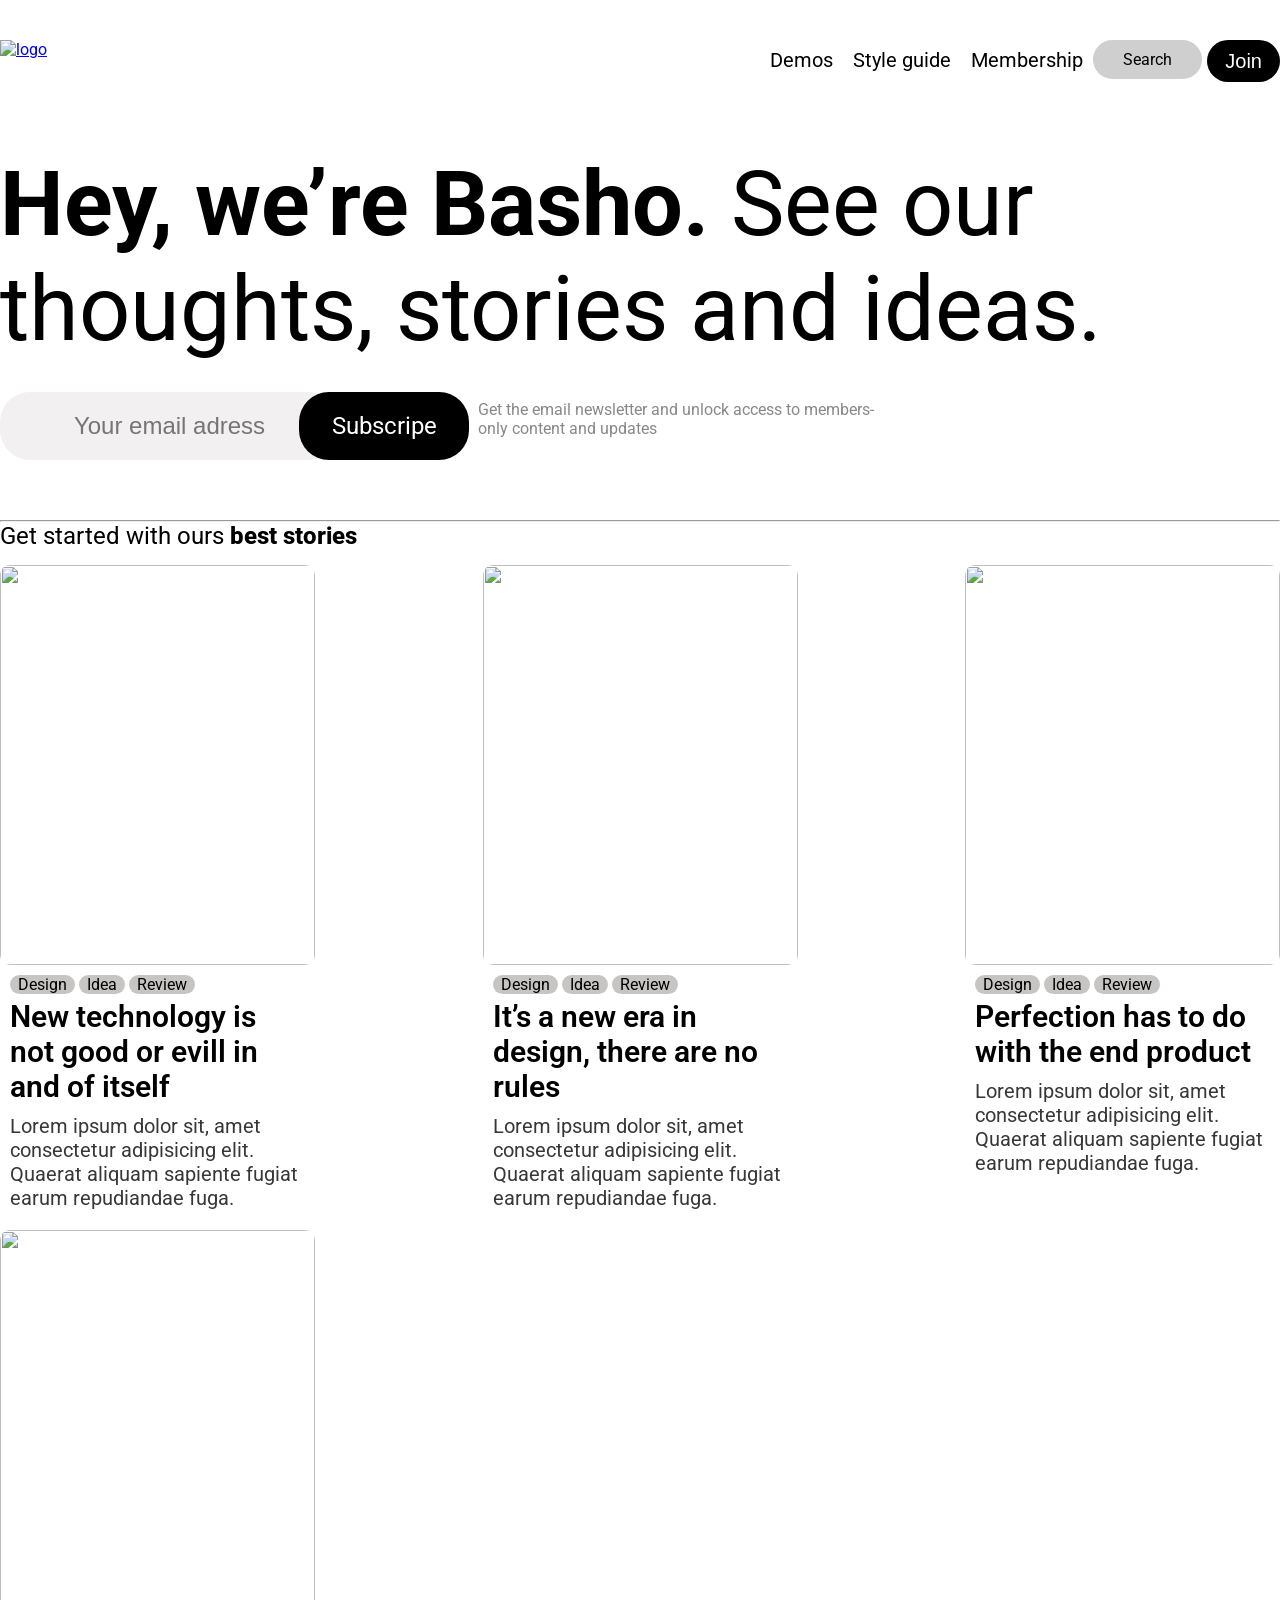
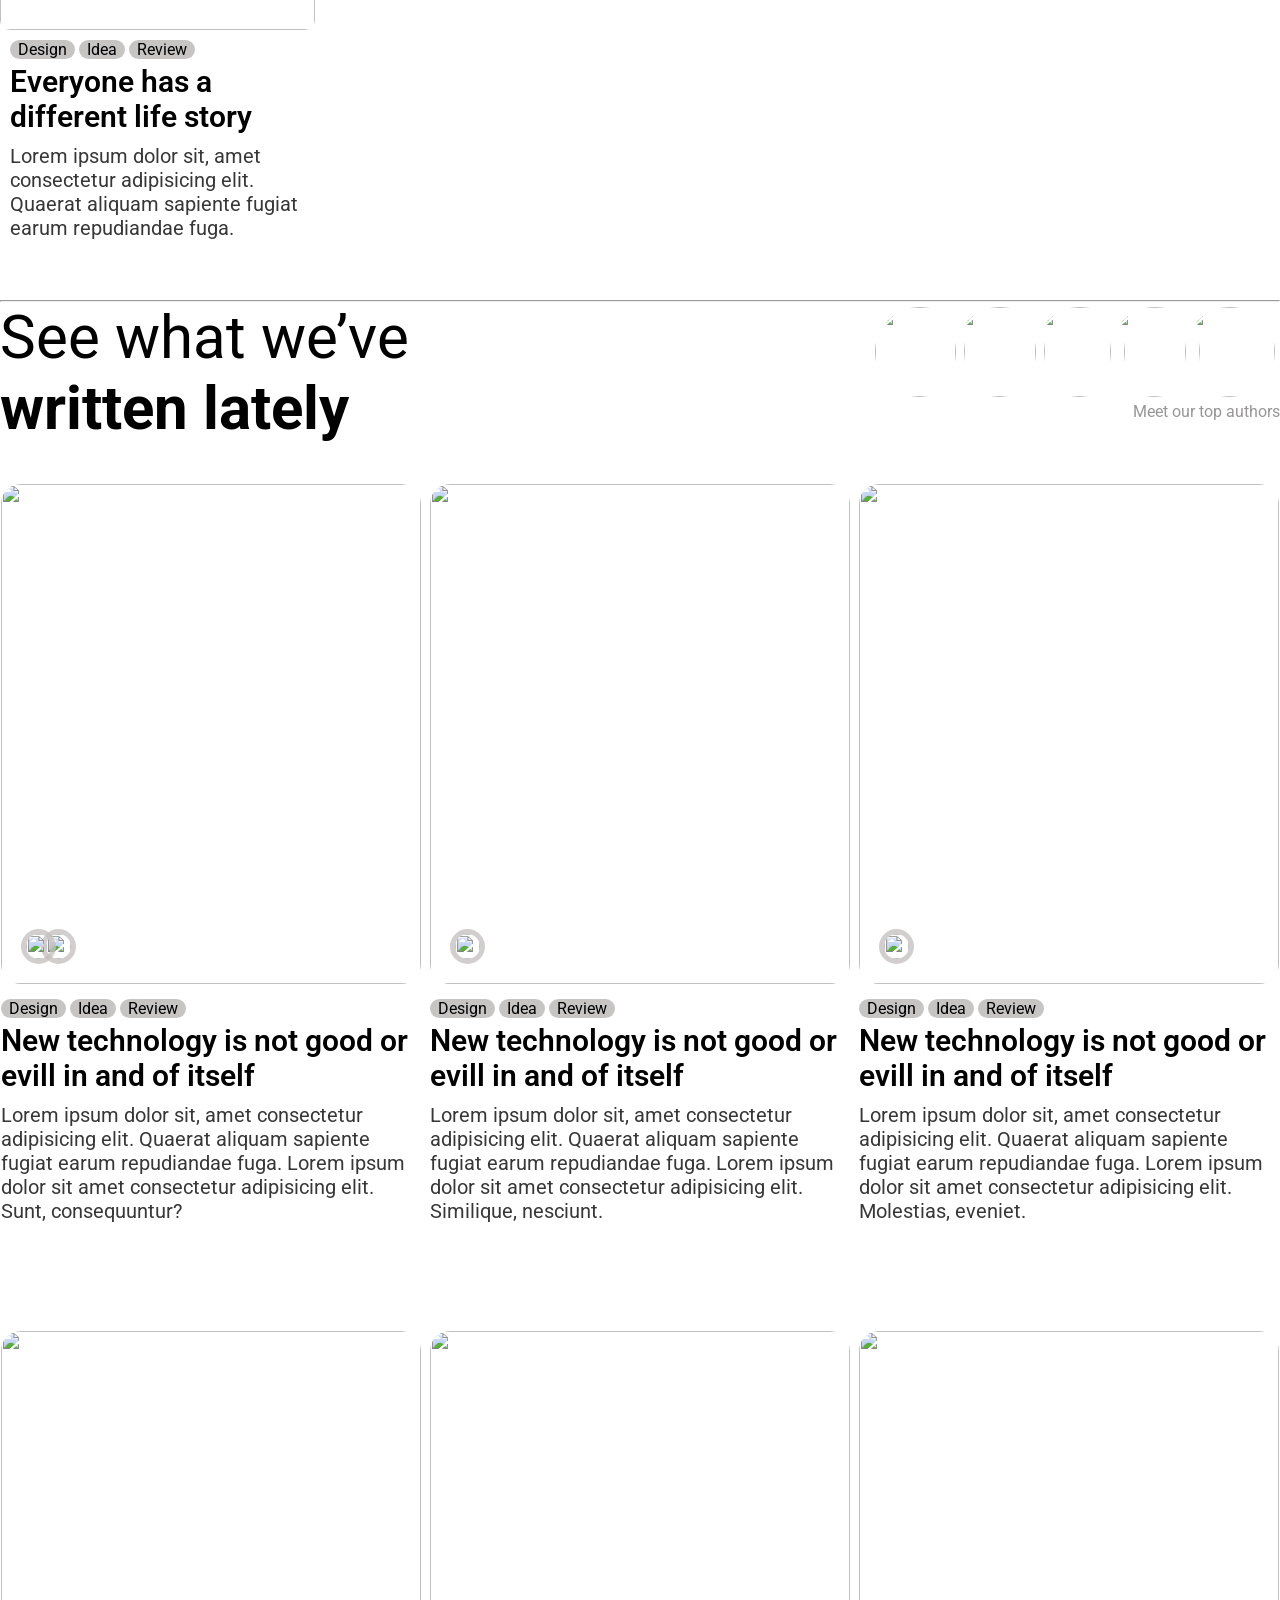
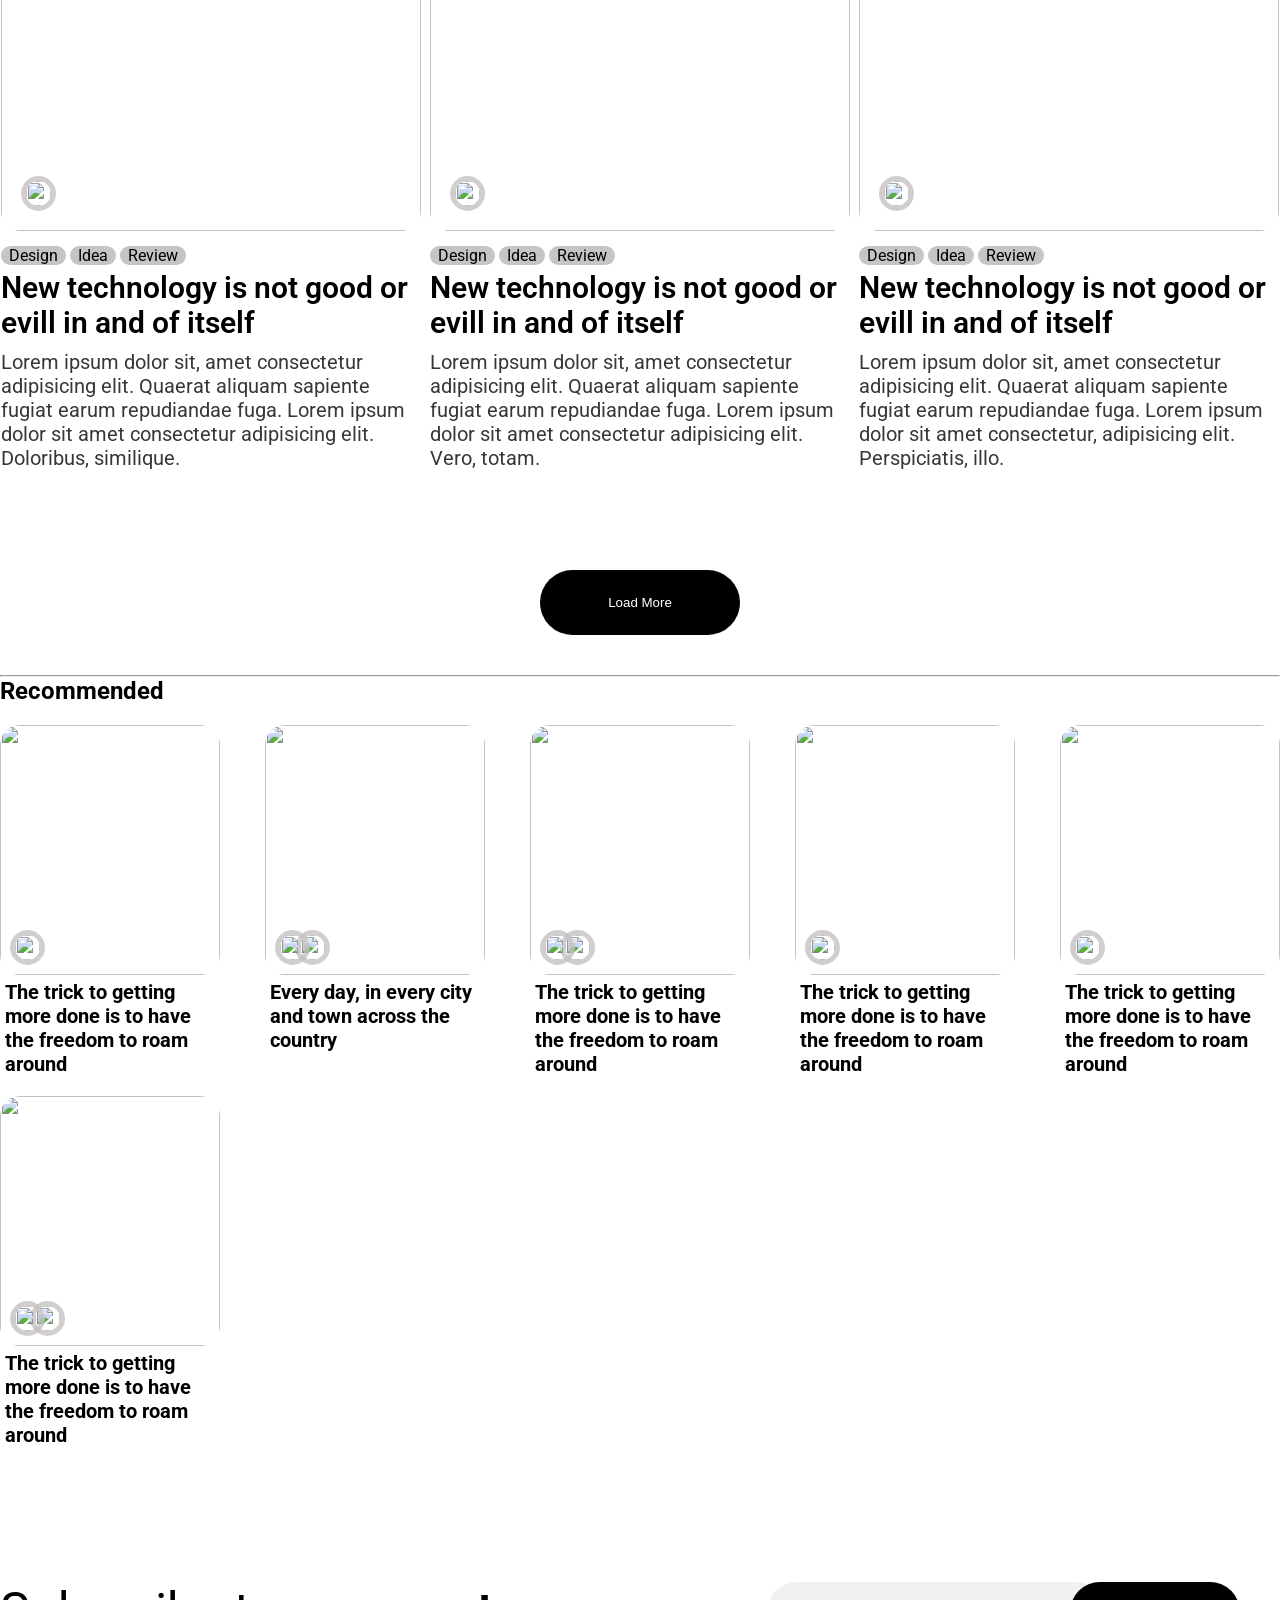
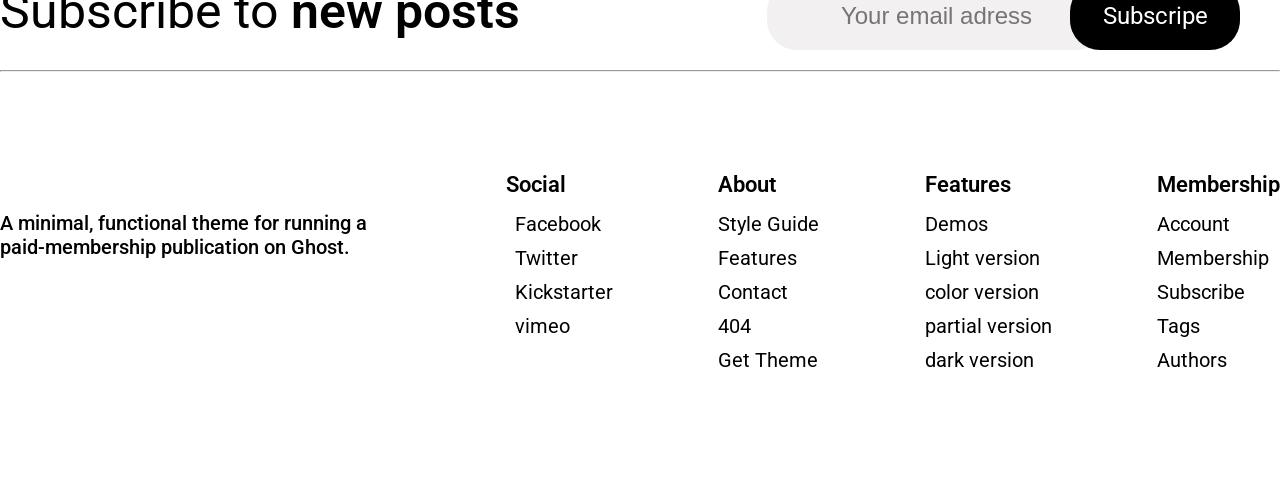
==== basho/public/index.html @ 5459218d "commit" ====
<!DOCTYPE html>
<html lang="en">
<head>
    <meta charset="UTF-8">
    <meta http-equiv="X-UA-Compatible" content="IE=edge">
    <meta name="viewport" content="width=device-width, initial-scale=1.0">
    <title>Document</title>
    <link rel="stylesheet" href="../scss/style.css">
</head>
<body>
    <header>
        <div class="container">

            <div class="navbar">
                <a class="logo" href="#">
                    <img src="https://basho.fueko.net/content/images/2022/01/basho.svg" alt="logo">
                </a>
               <nav>
                  <ul>
                    <li ><a href="#" class="height">Demos</a></li>
                    <li><a class="height" href="#">Style guide</a></li>
                    <li><a class="height" href="#">Membership</a></li>
                    <div>
                         <a class="srch" href="#">Search</a>
                        <i class="fa-solid fa-magnifying-glass "></i>
                    </div>
                    <button class="btn">Join</button>
                  </ul>
               </nav>
              
            </div>
           
           <div id="text">
               <div class="txt">
                   <p>
                       <span>Hey, we’re Basho.</span>
                       See our thoughts, stories and ideas.
                   </p>
               </div>
            </div>

            <div id="last-cntnt">
            <div class="left">
              <input type="email" name="" id="" placeholder="Your email adress">
            </div>

            <div class="right">
             <a href="#">Subscripe</a>
             <span>Get the email newsletter and unlock access to members-only content and updates</span>
            </div>

            </div>
        </div>
    </header>

    <main>
        

        <section id="cards">
           <div class="cards-container">
            
                <hr>
                <p class="cards-title">Get started with ours <span>best stories</span></p>
            
           <div class="item_container">

            <div class="items">
                <div class="item">
                   <img src="https://basho.fueko.net/content/images/size/w1200/2022/03/photo-1559650656-5d1d361ad10e.jpeg" alt="">
                  
                </div>

                <div class="card_text">
                    <a href="#">Design</a>
                    <a href="#">Idea</a>
                    <a href="#">Review</a>
                    <p>New technology is not good or evill in and of itself</p>
                    <span>
                     Lorem ipsum dolor sit, amet consectetur adipisicing elit. Quaerat aliquam sapiente fugiat earum repudiandae fuga.
                    </span>
               </div>

            </div>
            <div class="items">
                <div class="item">
                   <img src="	https://basho.fueko.net/content/images/size/w1200/2022/03/photo-1603808033176-9d134e6f2c74.jpeg" alt="">
                </div>

                <div class="card_text">
                    <a href="#">Design</a>
                    <a href="#">Idea</a>
                    <a href="#">Review</a>
                    <p>It’s a new era in design, there are no rules</p>
                    <span>
                     Lorem ipsum dolor sit, amet consectetur adipisicing elit. Quaerat aliquam sapiente fugiat earum repudiandae fuga.
                    </span>
               </div>

            </div>
            <div class="items">
                <div class="item">
                   <img src="https://basho.fueko.net/content/images/size/w1200/2022/03/photo-1638675039591-c7b3d1bbbd74.jpeg" alt="">
                </div>

                <div class="card_text">
                    <a href="#">Design</a>
                    <a href="#">Idea</a>
                    <a href="#">Review</a>
                    <p>Perfection has to do with the end product</p>
                    <span>
                     Lorem ipsum dolor sit, amet consectetur adipisicing elit. Quaerat aliquam sapiente fugiat earum repudiandae fuga.
                    </span>
               </div>

            </div>
            <div class="items">
                <div class="item">
                   <img src="https://basho.fueko.net/content/images/size/w1200/2022/03/photo-1581368129682-e2d66324045b.jpeg" alt="">
                </div>

                <div class="card_text">
                    <a href="#">Design</a>
                    <a href="#">Idea</a>
                    <a href="#">Review</a>
                    <p>Everyone has a different life story</p>
                    <span>
                     Lorem ipsum dolor sit, amet consectetur adipisicing elit. Quaerat aliquam sapiente fugiat earum repudiandae fuga.
                    </span>
               </div>

            </div>

            </div>

           </div>
        </section>

        <section id="cards_second">
            <div class="all">
                <hr>
             <div class="above">
               <div class="left">
                   <p>See what we’ve</p>
                   <h2>written lately</h2>
               </div>
               <div class="right">
                <div class="links">
                    <a class="first_link" href="#">
                     <img src="https://basho.fueko.net/content/images/size/w300/2022/03/alison-erickson-Zt8IkNfhk54-unsplash.jpg" alt="">
                    </a>
                    <a class="second_link" href="#">
                     <img src="https://basho.fueko.net/content/images/size/w300/2022/03/seth-doyle-wys9Jty8wNQ-unsplash.jpg" alt="">
                    </a>
                    <a class="third_link" href="#">
                     <img src="https://basho.fueko.net/content/images/size/w300/2022/03/kazi-mizan-ItjRqGiei5g-unsplash.jpg" alt="">
                    </a>
                    <a class="fourth_link" href="#">
                     <img src="https://basho.fueko.net/content/images/size/w300/2022/03/joshua-oyebanji-kMC1v6rBHMI-unsplash-2.jpg" alt="">
                    </a>
                    <a class="fifth_link" href="#">
                     <img src="https://basho.fueko.net/content/images/size/w300/2022/03/good-faces-onKIR2oTW0o-unsplash.jpg" alt="">
                    </a>
                </div>
                <p>Meet our top authors</p>
               </div>
               
             </div>

             <div class="below">
               <div class="card_container">
                   <div class="card">
                     <img src="https://basho.fueko.net/content/images/size/w1200/2022/03/photo-1640447051222-3023288a492b.jpeg" alt="">
                     <a href="#"><img src="https://basho.fueko.net/content/images/size/w300/2022/03/seth-doyle-wys9Jty8wNQ-unsplash.jpg" alt=""></a>
                     <a href="#" class="scndltleimg"><img src="https://basho.fueko.net/content/images/size/w300/2022/03/joshua-oyebanji-kMC1v6rBHMI-unsplash-2.jpg" alt=""></a>
                   </div>
                    <div class="card_text">
                        <a href="#">Design</a>
                        <a href="#">Idea</a>
                        <a href="#">Review</a>
                        <p>New technology is not good or evill in and of itself</p>
                        <span>
                         Lorem ipsum dolor sit, amet consectetur adipisicing elit. Quaerat aliquam sapiente fugiat earum repudiandae fuga. Lorem ipsum dolor sit amet consectetur adipisicing elit. Sunt, consequuntur?
                        </span>
                   </div>
               </div>

               <div class="card_container">
                   <div class="card">
                     <img src="https://basho.fueko.net/content/images/size/w1200/2022/03/photo-1630261234684-d22b0892a809.jpeg" alt="">
                     <a href="#"><img src="https://basho.fueko.net/content/images/size/w300/2022/03/kazi-mizan-ItjRqGiei5g-unsplash.jpg" alt=""></a>
                   </div>
                    <div class="card_text">
                        <a href="#">Design</a>
                        <a href="#">Idea</a>
                        <a href="#">Review</a>
                        <p>New technology is not good or evill in and of itself</p>
                        <span>
                         Lorem ipsum dolor sit, amet consectetur adipisicing elit. Quaerat aliquam sapiente fugiat earum repudiandae fuga. Lorem ipsum dolor sit amet consectetur adipisicing elit. Similique, nesciunt.
                        </span>
                   </div>
               </div>
               <div class="card_container">
                   <div class="card">
                     <img src="https://basho.fueko.net/content/images/size/w1200/2022/03/photo-1556742208-999815fca738.jpeg" alt="">
                     <a href="#"><img src="https://basho.fueko.net/content/images/size/w300/2022/03/alison-erickson-Zt8IkNfhk54-unsplash.jpg" alt=""></a>
                   </div>
                    <div class="card_text">
                        <a href="#">Design</a>
                        <a href="#">Idea</a>
                        <a href="#">Review</a>
                        <p>New technology is not good or evill in and of itself</p>
                        <span>
                         Lorem ipsum dolor sit, amet consectetur adipisicing elit. Quaerat aliquam sapiente fugiat earum repudiandae fuga. Lorem ipsum dolor sit amet consectetur adipisicing elit. Molestias, eveniet.
                        </span>
                   </div>
               </div>
               <div class="card_container">
                   <div class="card">
                     <img src="https://basho.fueko.net/content/images/size/w1200/2022/03/photo-1631016800696-5ea8801b3c2a.jpeg" alt="">
                     <a href="#"><img src="https://basho.fueko.net/content/images/size/w300/2022/03/alison-erickson-Zt8IkNfhk54-unsplash.jpg" alt=""></a>
                   </div>
                    <div class="card_text">
                        <a href="#">Design</a>
                        <a href="#">Idea</a>
                        <a href="#">Review</a>
                        <p>New technology is not good or evill in and of itself</p>
                        <span>
                         Lorem ipsum dolor sit, amet consectetur adipisicing elit. Quaerat aliquam sapiente fugiat earum repudiandae fuga. Lorem ipsum dolor sit amet consectetur adipisicing elit. Doloribus, similique.
                        </span>
                   </div>
               </div>
               <div class="card_container">
                   <div class="card">
                     <img src="https://basho.fueko.net/content/images/size/w1200/2022/03/photo-1644478509397-27d9b27771fe.jpeg" alt="">
                     <a href="#"><img src="https://basho.fueko.net/content/images/size/w300/2022/03/seth-doyle-wys9Jty8wNQ-unsplash.jpg" alt=""></a>
                   </div>
                    <div class="card_text">
                        <a href="#">Design</a>
                        <a href="#">Idea</a>
                        <a href="#">Review</a>
                        <p>New technology is not good or evill in and of itself</p>
                        <span>
                         Lorem ipsum dolor sit, amet consectetur adipisicing elit. Quaerat aliquam sapiente fugiat earum repudiandae fuga. Lorem ipsum dolor sit amet consectetur adipisicing elit. Vero, totam.
                        </span>
                   </div>
               </div>
               <div class="card_container">
                   <div class="card">
                     <img src="https://basho.fueko.net/content/images/size/w1200/2022/03/photo-1635098996111-35c4a66b3b66.jpeg" alt="">
                     <a href="#"><img src="https://basho.fueko.net/content/images/size/w300/2022/03/joshua-oyebanji-kMC1v6rBHMI-unsplash-2.jpg" alt=""></a>
                   </div>
                    <div class="card_text">
                        <a href="#">Design</a>
                        <a href="#">Idea</a>
                        <a href="#">Review</a>
                        <p>New technology is not good or evill in and of itself</p>
                        <span>
                         Lorem ipsum dolor sit, amet consectetur adipisicing elit. Quaerat aliquam sapiente fugiat earum repudiandae fuga. Lorem ipsum dolor sit amet consectetur, adipisicing elit. Perspiciatis, illo.
                        </span>
                   </div>
               </div>
            </div>
            <button class="loadmorebtn">Load More</button>
            </div>
        </section>

        <section id="recommend">
            <hr>
            <h2>Recommended</h2>
            <div class="imgs_container">
                <div class="img_item">
                    <div class="img">
                        <img src="https://basho.fueko.net/content/images/size/w600/2022/03/photo-1631016800696-5ea8801b3c2a.jpeg" alt="">
                        <a href="#"><img src="https://basho.fueko.net/content/images/size/w300/2022/03/alison-erickson-Zt8IkNfhk54-unsplash.jpg" alt=""></a>
                    </div>
                    <div class="end">
                      <p>The trick to getting more done is to have the freedom to roam around</p>
                    </div>
                </div>
                <div class="img_item">
                    <div class="img">
                        <img src="https://basho.fueko.net/content/images/size/w600/2022/03/photo-1644478509397-27d9b27771fe.jpeg" alt="">
                        <a href="#"><img src="https://basho.fueko.net/content/images/size/w300/2022/03/alison-erickson-Zt8IkNfhk54-unsplash.jpg" alt=""></a>
                        <a class="scndltleimg" href="#"><img src="https://basho.fueko.net/content/images/size/w300/2022/03/seth-doyle-wys9Jty8wNQ-unsplash.jpg" alt=""></a>
                    </div>
                    <div class="end">
                      <p>Every day, in every city and town across the country
                    </p>
                    </div>
                </div>
                <div class="img_item">
                    <div class="img">
                        <img src="https://basho.fueko.net/content/images/size/w600/2022/03/photo-1593259037198-c720f4420d7f.jpeg" alt="">
                        <a href="#"><img src="https://basho.fueko.net/content/images/size/w300/2022/03/good-faces-onKIR2oTW0o-unsplash.jpg" alt=""></a>
                        <a class="scndltleimg" href="#"><img src="https://basho.fueko.net/content/images/size/w300/2022/03/kazi-mizan-ItjRqGiei5g-unsplash.jpg" alt=""></a>
                    </div>
                    <div class="end">
                      <p>The trick to getting more done is to have the freedom to roam around</p>
                    </div>
                </div>
                <div class="img_item">
                    <div class="img">
                        <img src="https://basho.fueko.net/content/images/size/w600/2022/03/photo-1609405979808-08669e982546.jpeg" alt="">
                        <a href="#"><img src="https://basho.fueko.net/content/images/size/w300/2022/03/alison-erickson-Zt8IkNfhk54-unsplash.jpg" alt=""></a>
                        
                        
                    </div>
                    <div class="end">
                      <p>The trick to getting more done is to have the freedom to roam around</p>
                    </div>
                </div>
                <div class="img_item">
                    <div class="img">
                        <img src="https://basho.fueko.net/content/images/size/w600/2022/03/photo-1615782706112-e4fe47b56c24.jpeg" alt="">
                        <a href="#"><img src="https://basho.fueko.net/content/images/size/w300/2022/03/good-faces-onKIR2oTW0o-unsplash.jpg" alt=""></a>
                        
                    </div>
                    <div class="end">
                      <p>The trick to getting more done is to have the freedom to roam around</p>
                    </div>
                </div>
                <div class="img_item">
                    <div class="img">
                        <img src="https://basho.fueko.net/content/images/size/w600/2022/03/photo-1603015268928-a9f7b3edaf27.jpeg" alt="">
                        <a href="#"><img src="https://basho.fueko.net/content/images/size/w300/2022/03/good-faces-onKIR2oTW0o-unsplash.jpg" alt=""></a>
                        <a class="scndltleimg" href="#"><img src="https://basho.fueko.net/content/images/size/w300/2022/03/kazi-mizan-ItjRqGiei5g-unsplash.jpg" alt=""></a>
                    </div>
                    <div class="end">
                      <p>The trick to getting more done is to have the freedom to roam around</p>
                    </div>
                </div>
            </div>
            <div class="rcmnd_ftr">
                <div class="left">
                   <p>Subscribe to <span>new posts</span> </p>
                </div>
                <div class="right">
                    <input type="email" placeholder="Your email adress">
                    <a href="#">Subscripe</a>
                </div>
            </div>
        </section>
    </main>

    <footer id="footer">
        <hr>
       <div class="ftr_container">
        <div class="item">
            <div class="logo_ftr">
              <a href="#">
               <img src="https://basho.fueko.net/content/images/2022/01/basho.svg" alt="">
              </a>
           </div>
           <div class="logo_txt">
               <p>A minimal, functional theme for running a paid-membership publication on Ghost.</p>
           </div>
        </div>

        <div class="item">
            <p class="link_title">Social</p>
            <ul>
                <li>
                    <i class="fa-brands fa-facebook"></i>
                    <a class="ftr_link"  href="#">Facebook</a>
                </li>
                <li>
                    <i class="fa-brands fa-twitter"></i>
                    <a class="ftr_link"  href="#">Twitter</a>
                </li>
                <li>
                    <i class="fa-brands fa-kickstarter-k"></i>
                    <a class="ftr_link"  href="#">Kickstarter</a>
                </li>
                <li>
                    <i class="fa-brands fa-vimeo-v"></i>
                    <a class="ftr_link"  href="#">vimeo</a>
                </li>
                
            </ul>
        </div>
        <div class="item">
            <p class="link_title">About</p>
            <ul>
                <li>
                    <a class="ftr_link"  href="#">Style Guide
                    </a>
                </li>
                <li>
                    <a class="ftr_link"  href="#">Features</a>
                </li>
                <li>
                    <a class="ftr_link"  href="#">Contact
                    </a>
                </li>
                <li>
                    <a class="ftr_link"  href="#">404</a>
                </li>
                <li>
                    <a class="ftr_link"  href="#">Get Theme</a>
                </li>
                
            </ul>
        </div>
        <div class="item">
            <p class="link_title">Features</p>
            <ul>
                <li>
                    <a class="ftr_link"  href="#">Demos
                    </a>
                </li>
                <li>
                    <a class="ftr_link"  href="#">Light version</a>
                </li>
                <li>
                    <a class="ftr_link"  href="#">color version</a>
                </li>
                <li>
                    <a class="ftr_link"  href="#">partial version</a>
                </li>
                <li>
                    <a class="ftr_link"  href="#">dark version</a>
                </li>
               
                
            </ul>
        </div>
        <div class="item">
            <p class="link_title">Membership</p>
            <ul>
                <li>
                    <a class="ftr_link"  href="#">Account
                </li>
                <li>
                    <a class="ftr_link"  href="#">Membership</a>
                </li>
                <li>
                    <a class="ftr_link"  href="#">Subscribe</a>
                </li>
                <li>
                    <a class="ftr_link"  href="#">Tags</a>
                </li>
                <li>
                    <a class="ftr_link"  href="#">Authors</a>
                </li>
                
            </ul>
        </div>
       </div>
    </footer>

    <script src="https://kit.fontawesome.com/5fd3387f13.js" crossorigin="anonymous"></script>
</body>
</html>
---- basho/scss/style.css ----
@import url("https://fonts.googleapis.com/css2?family=Roboto&display=swap");
* {
  margin: 0;
  padding: 0;
  box-sizing: border-box;
  outline: none;
}

body {
  font-family: "Roboto", sans-serif;
  margin: 0 auto;
  max-width: 1300px;
}

.container #text p {
  font-size: 90px;
  padding: 30px 0px;
}
.container #text p span {
  font-weight: 700;
}
@media (max-width: 768px) {
  .container #text p {
    font-size: 30px;
  }
}
.container #last-cntnt {
  padding-bottom: 60px;
  display: flex;
}
.container #last-cntnt .left input {
  padding: 20px;
  border-radius: 30px;
  border: none;
  font-size: 24px;
  color: rgb(208, 204, 204);
  background-color: rgba(219, 215, 215, 0.374);
  transition: 0.2s ease-in-out;
  text-align: center;
}
.container #last-cntnt .left input:focus {
  transform: translate(-10px, 0px);
}
.container #last-cntnt .right {
  transform: translate(-40px, 0px);
}
.container #last-cntnt .right a {
  display: inline-block;
  padding: 20px;
  width: 170px;
  border-radius: 30px;
  background-color: black;
  color: white;
  text-decoration: none;
  font-size: 24px;
  text-align: center;
}
.container #last-cntnt .right a:hover {
  background-color: blue;
}
.container #last-cntnt .right span {
  margin-left: 5px;
  display: inline-block;
  max-width: 400px;
  color: rgba(86, 85, 85, 0.697);
}

#cards .cards-container {
  padding-bottom: 50px;
}
#cards .cards-container .item_container {
  display: flex;
  justify-content: space-between;
  gap: 10px;
  flex-direction: row;
  flex-wrap: wrap;
}
#cards .cards-container .item_container .items {
  width: 315px;
}
@media (max-width: 768px) {
  #cards .cards-container .item_container .items {
    width: 100%;
  }
}
#cards .cards-container .item_container .items .item {
  max-width: 100%;
  height: 400px;
  transition: 0.2s ease-in-out;
}
#cards .cards-container .item_container .items .item:hover {
  cursor: pointer;
  transform: translate(0, -3px);
  top: -5px;
}
#cards .cards-container .item_container .items .item img {
  width: 100%;
  height: 100%;
  border-radius: 10px;
  -o-object-fit: cover;
     object-fit: cover;
}
#cards .cards-container .item_container .items .card_text {
  padding: 10px;
}
#cards .cards-container .item_container .items .card_text a {
  margin-top: 15px;
  color: black;
  text-decoration: none;
  padding: 0 8px;
  border-radius: 10px;
  background-color: rgba(170, 166, 166, 0.656);
}
#cards .cards-container .item_container .items .card_text a:hover {
  background-color: rgba(128, 128, 128, 0.868);
}
#cards .cards-container .item_container .items .card_text p {
  margin-top: 5px;
  font-size: 30px;
  font-weight: 600;
}
#cards .cards-container .item_container .items .card_text p:hover {
  cursor: pointer;
  text-decoration: underline;
}
#cards .cards-container .item_container .items .card_text span {
  display: inline-block;
  color: rgba(14, 13, 13, 0.827);
  font-size: 20px;
  padding-top: 10px;
}
#cards .cards-container .cards-title {
  margin-bottom: 15px;
  font-size: 24px;
}
#cards .cards-container .cards-title span {
  font-weight: 800;
}

.all .above {
  display: flex;
  justify-content: space-between;
  gap: 10px;
  flex-direction: row;
}
.all .above .left p {
  font-size: 60px;
}
@media (max-width: 768px) {
  .all .above .left p {
    font-size: 20px;
  }
}
.all .above .left h2 {
  font-size: 60px;
}
@media (max-width: 768px) {
  .all .above .left h2 {
    font-size: 20px;
  }
}
.all .above .right p {
  text-align: end;
  color: rgba(136, 133, 133, 0.87);
}
.all .above .right .links {
  display: flex;
  justify-content: space-around;
  gap: 0px;
  flex-direction: row;
}
.all .above .right .links .fifth_link {
  transform: translate(0px, 0px);
  z-index: 1;
}
.all .above .right .links .fifth_link:hover {
  transform: translate(0px, -3px);
}
.all .above .right .links .fourth_link {
  transform: translate(25px, 0px);
  z-index: 2;
}
.all .above .right .links .fourth_link:hover {
  transform: translate(25px, -3px);
}
.all .above .right .links .third_link {
  transform: translate(50px, 0px);
  z-index: 3;
}
.all .above .right .links .third_link:hover {
  transform: translate(50px, -3px);
}
.all .above .right .links .second_link {
  transform: translate(70px, 0px);
  z-index: 4;
}
.all .above .right .links .second_link:hover {
  transform: translate(70px, -3px);
}
.all .above .right .links .first_link {
  transform: translate(90px, 0px);
  z-index: 5;
}
.all .above .right .links .first_link:hover {
  transform: translate(90px, -3px);
}
.all .above .right .links a {
  display: block;
  width: 100px;
  height: 100px;
  transition: 0.3s ease-in-out;
}
@media (max-width: 768px) {
  .all .above .right .links a {
    width: 55px;
    height: 55px;
  }
}
.all .above .right .links a img {
  border: 5px solid #fff;
  border-radius: 50%;
  width: 100%;
  height: 100%;
  -o-object-fit: cover;
     object-fit: cover;
}
.all .below {
  display: flex;
  justify-content: space-between;
  gap: 8px;
  flex-direction: row;
  flex-wrap: wrap;
}
.all .below .card_container {
  width: 420px;
  min-height: 600px;
  margin: 40px auto;
  padding-bottom: 20px;
}
.all .below .card_container .card {
  width: 100%;
  height: 500px;
  transition: 0.2s ease-in-out;
  position: relative;
}
.all .below .card_container .card .scndltleimg {
  left: 40px;
  z-index: 0;
}
.all .below .card_container .card a {
  position: absolute;
  left: 20px;
  bottom: 20px;
  width: 35px;
  height: 35px;
  display: inline-block;
  transition: 0.1s ease-in-out;
  border-radius: 50%;
  border: 5px solid rgba(197, 192, 192, 0.773);
  z-index: 1;
}
.all .below .card_container .card a:hover {
  border: 5px solid #fff;
}
.all .below .card_container .card a img {
  width: 100%;
  height: 100%;
  border-radius: 50%;
  -o-object-fit: cover;
     object-fit: cover;
}
.all .below .card_container .card img {
  width: 100%;
  height: 100%;
  border-radius: 20px;
  -o-object-fit: cover;
     object-fit: cover;
}
.all .below .card_container .card:hover {
  transform: translate(0px, -3px);
  cursor: pointer;
}
.all .below .card_container .card_text a {
  display: inline-block;
  margin-top: 15px;
  color: black;
  text-decoration: none;
  padding: 0 8px;
  border-radius: 10px;
  background-color: rgba(170, 166, 166, 0.656);
}
.all .below .card_container .card_text a:hover {
  background-color: rgba(128, 128, 128, 0.868);
}
.all .below .card_container .card_text p {
  margin-top: 5px;
  font-size: 30px;
  font-weight: 600;
}
.all .below .card_container .card_text span {
  display: inline-block;
  color: rgba(14, 13, 13, 0.827);
  font-size: 20px;
  padding-top: 10px;
}
.all .loadmorebtn {
  padding: 25px 35px;
  width: 200px;
  border-radius: 35px;
  background-color: black;
  color: white;
  display: block;
  border: none;
  margin: 40px auto;
}
.all .loadmorebtn:hover {
  background-color: blue;
  cursor: pointer;
}

#recommend .imgs_container {
  padding-top: 20px;
  padding-bottom: 30px;
  display: flex;
  justify-content: space-between;
  gap: 15px;
  flex-direction: row;
  flex-wrap: wrap;
}
@media (max-width: 768px) {
  #recommend .imgs_container {
    justify-content: center;
  }
}
#recommend .imgs_container .img_item {
  width: 220px;
  min-height: 300px;
}
#recommend .imgs_container .img_item .img {
  height: 250px;
  transition: all 0.3s ease-in-out;
  position: relative;
}
#recommend .imgs_container .img_item .img a {
  position: absolute;
  left: 10px;
  bottom: 10px;
  width: 35px;
  height: 35px;
  display: inline-block;
  transition: 0.1s ease-in-out;
  border-radius: 50%;
  border: 5px solid rgba(197, 192, 192, 0.773);
  z-index: 1;
}
#recommend .imgs_container .img_item .img a img {
  width: 100%;
  height: 100%;
  border-radius: 50%;
  -o-object-fit: cover;
     object-fit: cover;
}
#recommend .imgs_container .img_item .img a:hover {
  border: 5px solid #fff;
}
#recommend .imgs_container .img_item .img .scndltleimg {
  left: 30px;
  z-index: 0;
}
#recommend .imgs_container .img_item .img img {
  width: 100%;
  height: 100%;
  border-radius: 20px;
  -o-object-fit: cover;
     object-fit: cover;
}
#recommend .imgs_container .img_item .img:hover {
  cursor: pointer;
  transform: translate(0px, -3px);
}
#recommend .imgs_container .img_item .end {
  padding: 5px;
}
#recommend .imgs_container .img_item .end p {
  max-width: 300px;
  font-size: 20px;
  font-weight: 700;
}
#recommend .imgs_container .img_item .end p:hover {
  text-decoration: underline;
  cursor: pointer;
}
#recommend .rcmnd_ftr {
  display: flex;
  justify-content: space-between;
  gap: 0px;
  flex-direction: row;
  padding-bottom: 20px;
  margin-top: 100px;
}
#recommend .rcmnd_ftr .left p {
  font-size: 50px;
}
@media (max-width: 768px) {
  #recommend .rcmnd_ftr .left p {
    font-size: 20px;
  }
}
#recommend .rcmnd_ftr .left p span {
  font-weight: 600;
}
#recommend .rcmnd_ftr .right input {
  padding: 20px;
  border-radius: 30px;
  border: none;
  font-size: 24px;
  color: rgb(208, 204, 204);
  background-color: rgba(219, 215, 215, 0.374);
  transition: 0.2s ease-in-out;
  text-align: center;
}
#recommend .rcmnd_ftr .right input:focus {
  transform: translate(-10px, 0px);
}
#recommend .rcmnd_ftr .right a {
  transform: translate(-40px, 0px);
  display: inline-block;
  padding: 20px;
  width: 170px;
  border-radius: 30px;
  background-color: black;
  color: white;
  text-decoration: none;
  font-size: 24px;
  text-align: center;
}
#recommend .rcmnd_ftr .right a:hover {
  background-color: blue;
}

#footer {
  padding-bottom: 20px;
}
#footer .ftr_container {
  margin: 0 auto;
  display: flex;
  justify-content: space-between;
  gap: 10px;
  flex-direction: row;
  flex-wrap: wrap;
}
@media (max-width: 768px) {
  #footer .ftr_container {
    justify-content: flex-start;
    gap: 20px;
    max-width: 400px;
  }
}
#footer .ftr_container .item {
  padding-bottom: 80px;
  padding-top: 100px;
}
@media (max-width: 768px) {
  #footer .ftr_container .item {
    padding-bottom: 10px;
    padding-top: 10px;
    max-width: 300px;
  }
  #footer .ftr_container .item:nth-child(1) {
    flex-basis: 100%;
  }
}
#footer .ftr_container .item .logo_ftr {
  margin-bottom: 20px;
  display: inline-block;
  max-width: 150px;
}
#footer .ftr_container .item .logo_txt {
  font-size: 20px;
  font-weight: 500;
  max-width: 400px;
}
#footer .ftr_container .item .link_title {
  font-weight: 600;
  text-align: start;
  font-size: 22px;
  margin-bottom: 10px;
}
#footer .ftr_container .item ul li {
  list-style-type: none;
  padding: 5px 0px;
}
#footer .ftr_container .item ul li i {
  display: inline-block;
  margin-right: 5px;
}
#footer .ftr_container .item ul li .ftr_link {
  text-decoration: none;
  color: black;
  font-size: 20px;
}
#footer .ftr_container .item ul li .ftr_link:hover {
  text-decoration: underline;
}

.container {
  margin: 0 auto;
}
.container .navbar {
  padding: 40px 0px;
  display: flex;
  justify-content: space-between;
  gap: 10px;
  flex-direction: row;
}
.container .navbar .logo {
  display: inline-block;
  width: 150px;
}
.container .navbar .logo img {
  width: 100%;
  -o-object-fit: cover;
     object-fit: cover;
}
.container .navbar nav {
  line-height: 40px;
}
@media (max-width: 1024px) {
  .container .navbar nav {
    display: none;
  }
}
.container .navbar nav ul {
  list-style-type: none;
  display: flex;
}
.container .navbar nav ul .height:hover {
  text-decoration: underline;
}
.container .navbar nav ul li {
  margin-left: 10px;
  margin-right: 10px;
}
.container .navbar nav ul li a {
  text-decoration: none;
  color: black;
  font-size: 20px;
}
.container .navbar nav ul div {
  position: relative;
}
.container .navbar nav ul div .srch {
  padding: 10px 30px;
  text-decoration: none;
  color: black;
  background-color: rgba(191, 190, 190, 0.736);
  border-radius: 20px;
}
.container .navbar nav ul div i {
  position: absolute;
  left: 10px;
  top: 14px;
}
.container .navbar nav ul .btn {
  margin-left: 5px;
  background-color: black;
  padding: 8px 18px;
  color: white;
  border-radius: 30px;
  font-size: 20px;
  display: inline-block;
  border: none;
}
.container .navbar nav ul .btn:hover {
  background-color: blue;
  cursor: pointer;
}/*# sourceMappingURL=style.css.map */
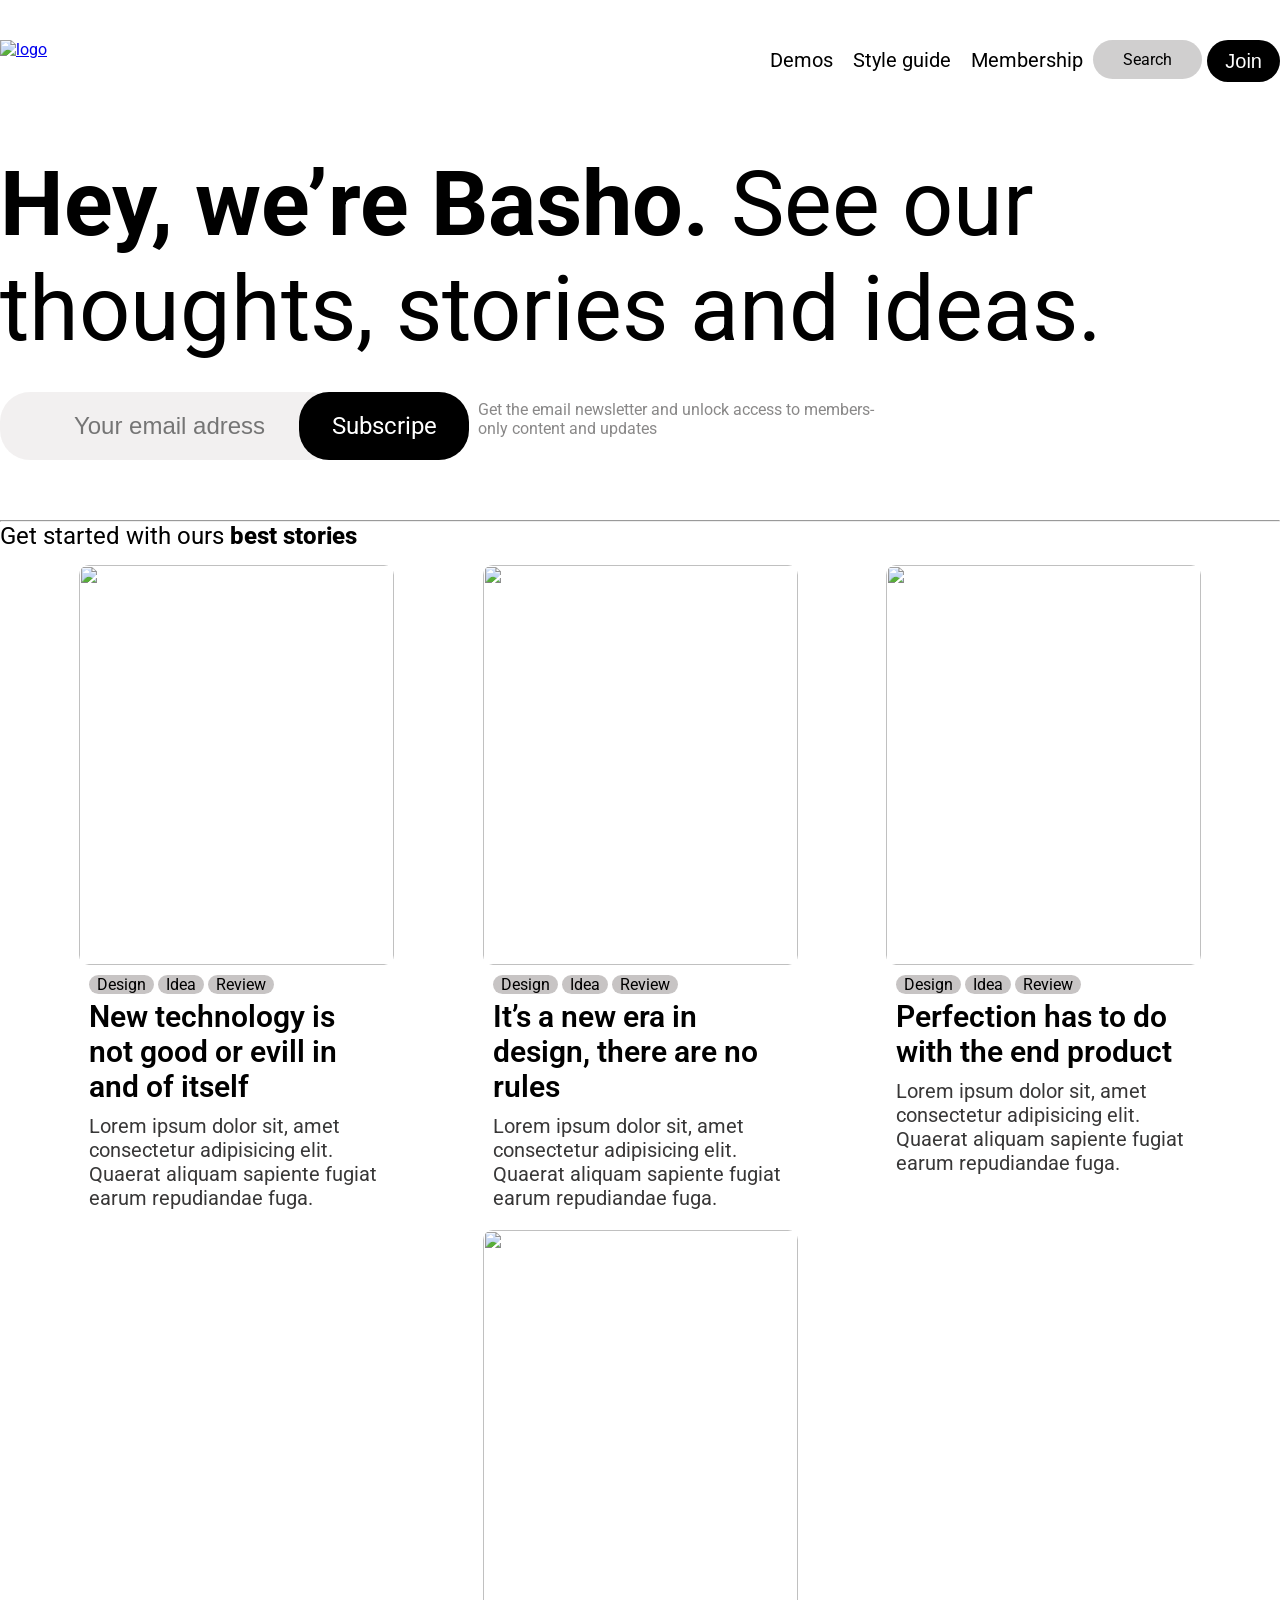
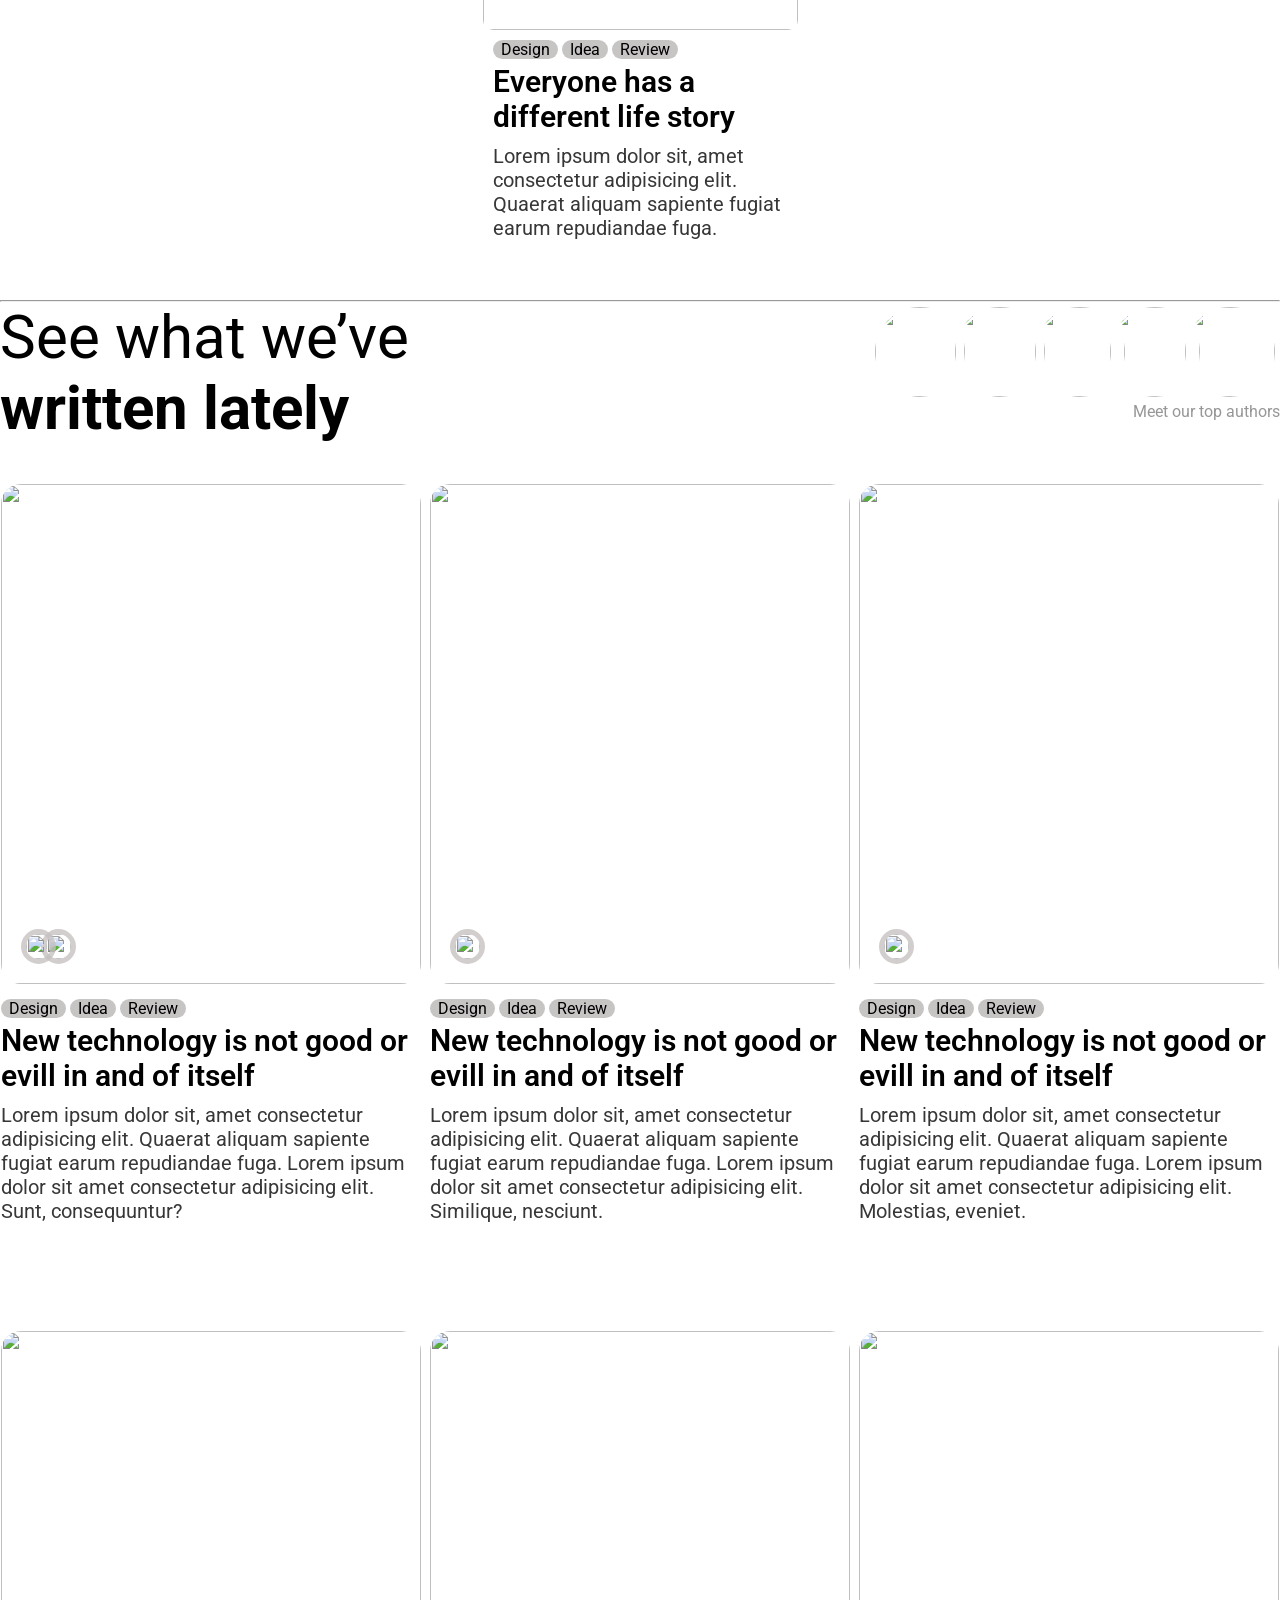
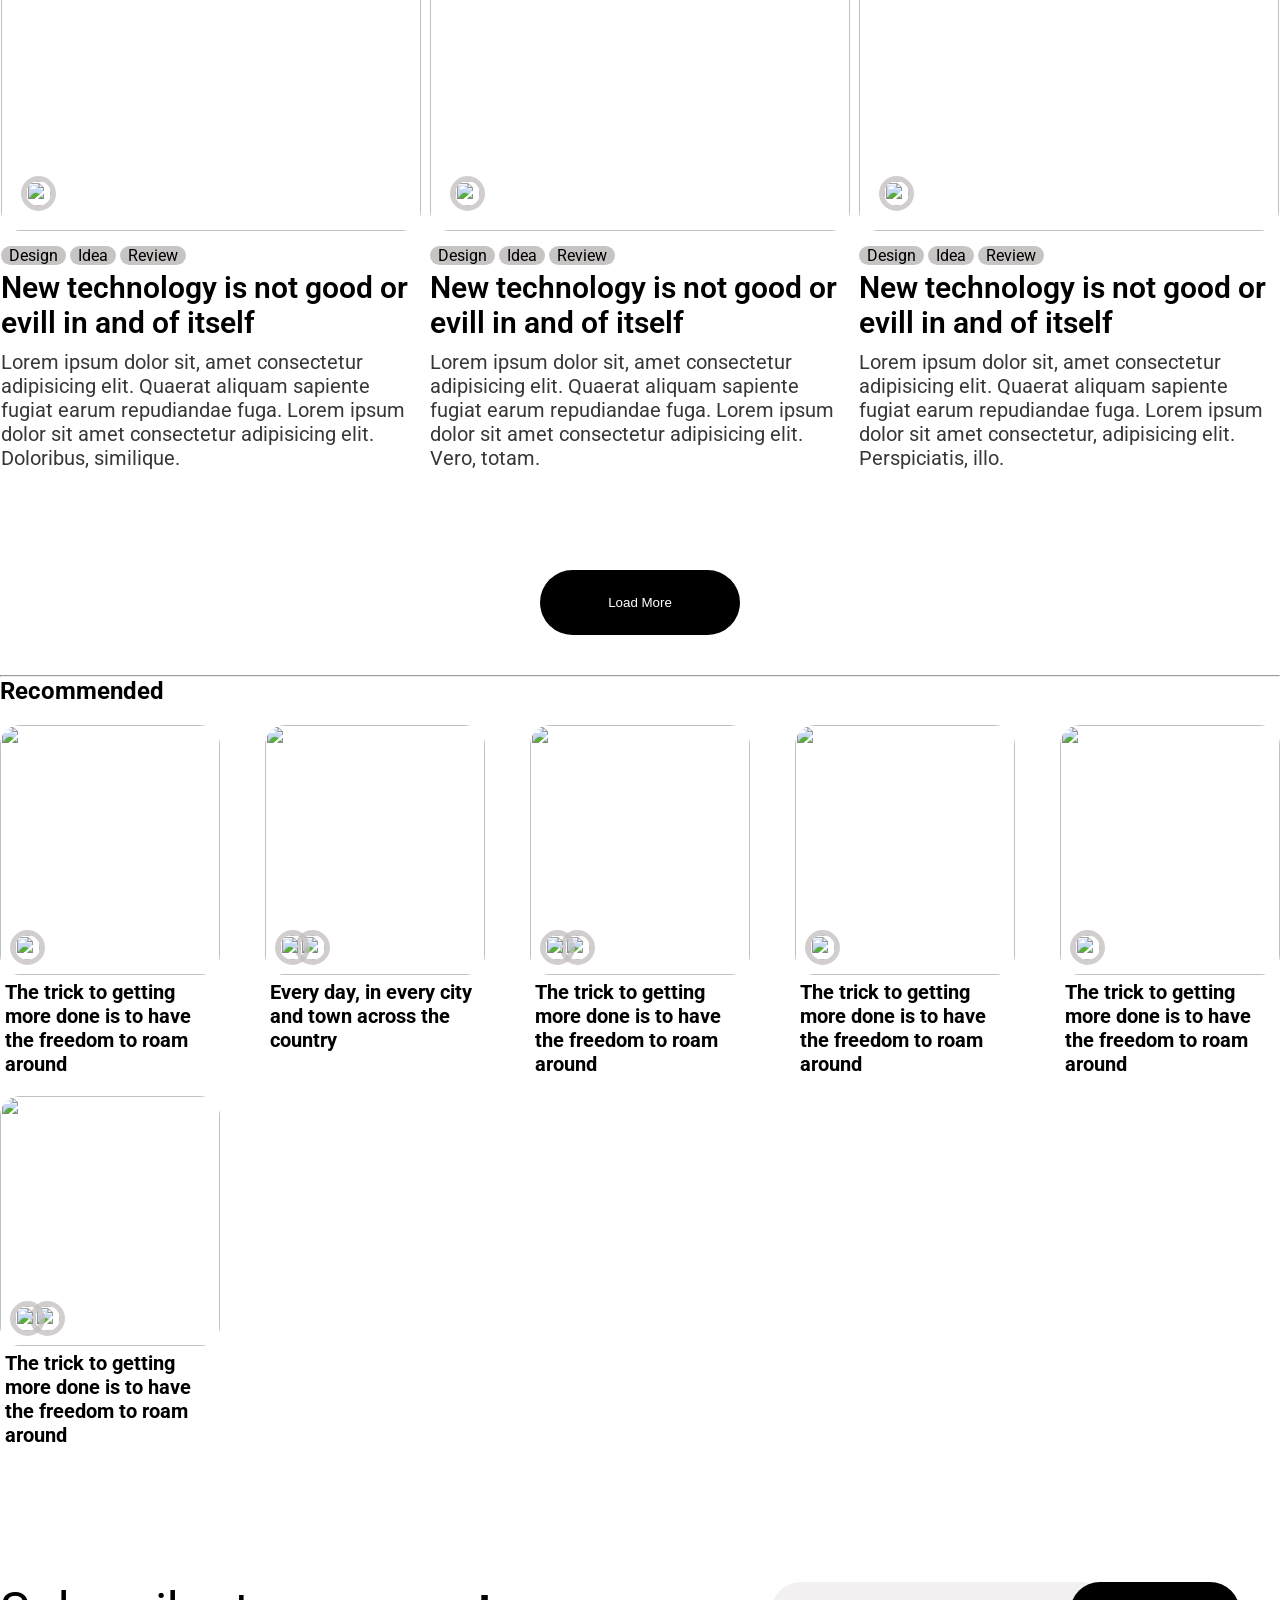
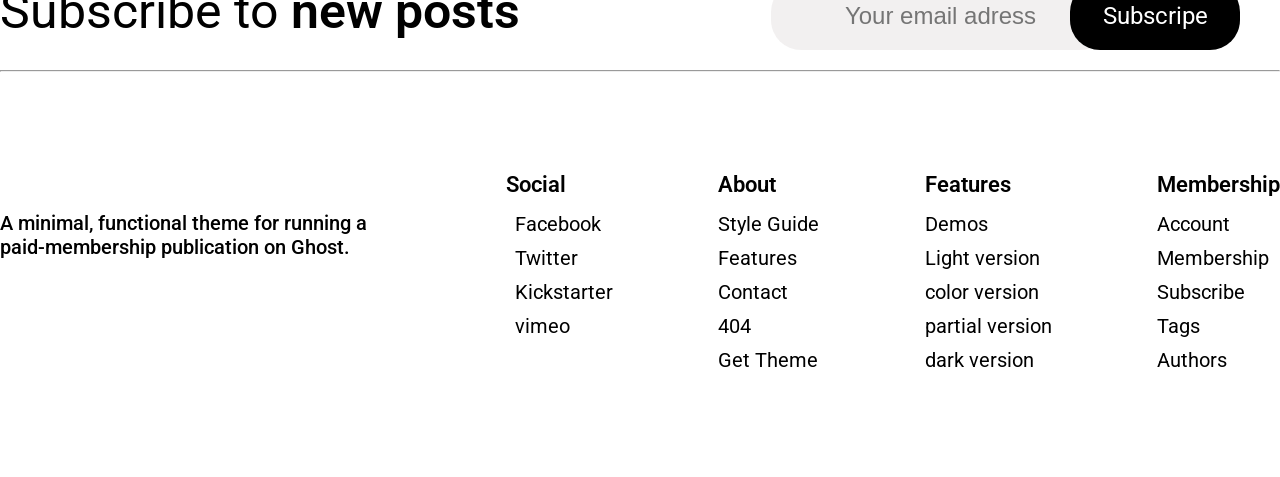
==== commit 9d7dfd0d: "changes" ====
--- a/basho/public/index.html
+++ b/basho/public/index.html
@@ -55,7 +55,6 @@
 
     <main>
         
-
         <section id="cards">
            <div class="cards-container">
             
--- a/basho/scss/style.css
+++ b/basho/scss/style.css
@@ -38,6 +38,11 @@
   transition: 0.2s ease-in-out;
   text-align: center;
 }
+@media (max-width: 768px) {
+  .container #last-cntnt .left input {
+    font-size: 18px;
+  }
+}
 .container #last-cntnt .left input:focus {
   transform: translate(-10px, 0px);
 }
@@ -55,6 +60,12 @@
   font-size: 24px;
   text-align: center;
 }
+@media (max-width: 768px) {
+  .container #last-cntnt .right a {
+    padding: 15px;
+    width: 140px;
+  }
+}
 .container #last-cntnt .right a:hover {
   background-color: blue;
 }
@@ -63,6 +74,11 @@
   display: inline-block;
   max-width: 400px;
   color: rgba(86, 85, 85, 0.697);
+}
+@media (max-width: 768px) {
+  .container #last-cntnt .right span {
+    display: none;
+  }
 }
 
 #cards .cards-container {
@@ -70,7 +86,7 @@
 }
 #cards .cards-container .item_container {
   display: flex;
-  justify-content: space-between;
+  justify-content: space-evenly;
   gap: 10px;
   flex-direction: row;
   flex-wrap: wrap;
@@ -151,12 +167,22 @@
     font-size: 20px;
   }
 }
+@media (max-width: 991px) {
+  .all .above .left p {
+    font-size: 35px;
+  }
+}
 .all .above .left h2 {
   font-size: 60px;
 }
 @media (max-width: 768px) {
   .all .above .left h2 {
     font-size: 20px;
+  }
+}
+@media (max-width: 991px) {
+  .all .above .left h2 {
+    font-size: 35px;
   }
 }
 .all .above .right p {
@@ -409,6 +435,9 @@
 #recommend .rcmnd_ftr .left p span {
   font-weight: 600;
 }
+#recommend .rcmnd_ftr .right {
+  display: flex;
+}
 #recommend .rcmnd_ftr .right input {
   padding: 20px;
   border-radius: 30px;
@@ -419,6 +448,11 @@
   transition: 0.2s ease-in-out;
   text-align: center;
 }
+@media (max-width: 768px) {
+  #recommend .rcmnd_ftr .right input {
+    font-size: 12px;
+  }
+}
 #recommend .rcmnd_ftr .right input:focus {
   transform: translate(-10px, 0px);
 }
@@ -434,6 +468,13 @@
   font-size: 24px;
   text-align: center;
 }
+@media (max-width: 768px) {
+  #recommend .rcmnd_ftr .right a {
+    width: 90px;
+    font-size: 11px;
+    display: inline-block;
+  }
+}
 #recommend .rcmnd_ftr .right a:hover {
   background-color: blue;
 }
